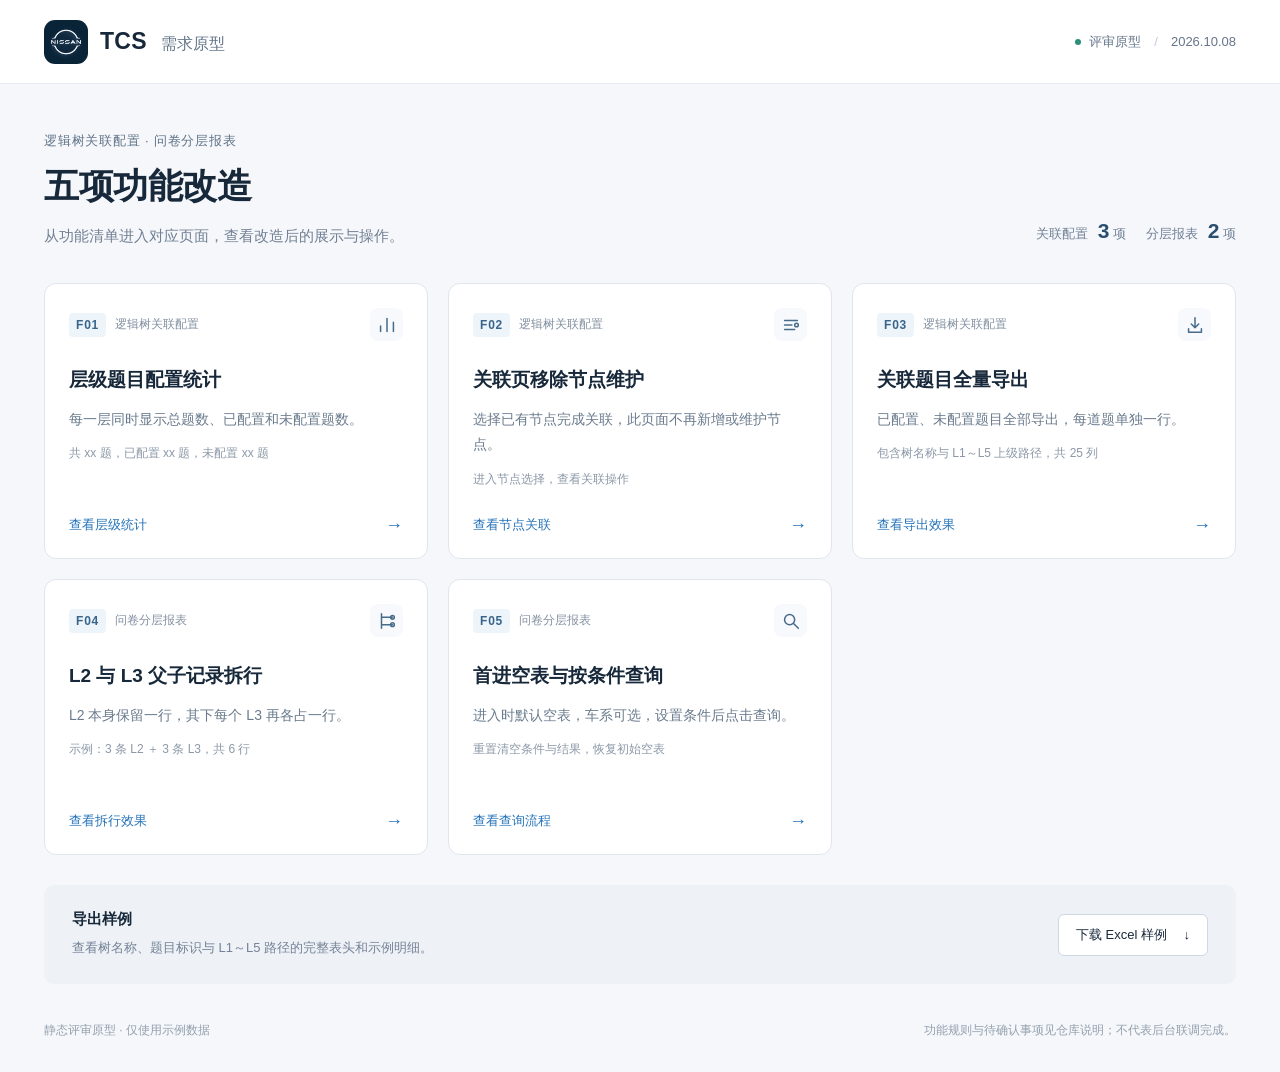
==== index.html @ d5046f3e "Publish five TCS requirement prototypes with card navigation" ====
<!DOCTYPE html>
<html lang="zh-CN"><head><meta charset="UTF-8"><meta name="viewport" content="width=device-width,initial-scale=1"><title>TCS · 五项功能改造原型</title><link rel="icon" href="assets/images/nissan-logo.png"><link rel="stylesheet" href="assets/css/hub.css"></head><body>
<header class="site-header"><a class="brand" href="index.html"><span class="brand-icon"><img src="assets/images/nissan-logo.png" alt="NISSAN"></span><span>TCS <b>需求原型</b></span></a><div class="header-meta"><span class="status-dot"></span> 评审原型 <span class="divider">/</span> 2026.10.08</div></header>
<main><section class="intro"><div class="eyebrow">逻辑树关联配置 · 问卷分层报表</div><h1>五项功能改造</h1><p>从功能清单进入对应页面，查看改造后的展示与操作。</p><div class="scope"><span>关联配置 <b>3</b> 项</span><span>分层报表 <b>2</b> 项</span></div></section><section class="cards" aria-label="五项功能原型入口"><a class="feature-card" href="pages/association.html?feature=F01" aria-label="F01 层级题目配置统计，查看层级统计"><div class="card-top"><span class="feature-id">F01</span><span class="category">逻辑树关联配置</span><span class="card-icon"><svg viewBox="0 0 24 24" fill="none" stroke="currentColor" stroke-width="1.65" stroke-linecap="round" stroke-linejoin="round" aria-hidden="true"><path d="M5 19V13M12 19V5M19 19V9"/></svg></span></div><h2>层级题目配置统计</h2><p>每一层同时显示总题数、已配置和未配置题数。</p><div class="card-note">共 xx 题，已配置 xx 题，未配置 xx 题</div><div class="card-action">查看层级统计<span aria-hidden="true">→</span></div></a><a class="feature-card" href="pages/association.html?feature=F02" aria-label="F02 关联页移除节点维护，查看节点关联"><div class="card-top"><span class="feature-id">F02</span><span class="category">逻辑树关联配置</span><span class="card-icon"><svg viewBox="0 0 24 24" fill="none" stroke="currentColor" stroke-width="1.65" stroke-linecap="round" stroke-linejoin="round" aria-hidden="true"><path d="M5 7h14M5 12h8M5 17h11"/><circle cx="18" cy="12" r="2"/></svg></span></div><h2>关联页移除节点维护</h2><p>选择已有节点完成关联，此页面不再新增或维护节点。</p><div class="card-note">进入节点选择，查看关联操作</div><div class="card-action">查看节点关联<span aria-hidden="true">→</span></div></a><a class="feature-card" href="pages/association.html?feature=F03" aria-label="F03 关联题目全量导出，查看导出效果"><div class="card-top"><span class="feature-id">F03</span><span class="category">逻辑树关联配置</span><span class="card-icon"><svg viewBox="0 0 24 24" fill="none" stroke="currentColor" stroke-width="1.65" stroke-linecap="round" stroke-linejoin="round" aria-hidden="true"><path d="M12 4v11m-4-4 4 4 4-4M5 16v4h14v-4"/></svg></span></div><h2>关联题目全量导出</h2><p>已配置、未配置题目全部导出，每道题单独一行。</p><div class="card-note">包含树名称与 L1～L5 上级路径，共 25 列</div><div class="card-action">查看导出效果<span aria-hidden="true">→</span></div></a><a class="feature-card" href="report/index.html?feature=F04" aria-label="F04 L2 与 L3 父子记录拆行，查看拆行效果"><div class="card-top"><span class="feature-id">F04</span><span class="category">问卷分层报表</span><span class="card-icon"><svg viewBox="0 0 24 24" fill="none" stroke="currentColor" stroke-width="1.65" stroke-linecap="round" stroke-linejoin="round" aria-hidden="true"><path d="M6 4v16M6 8h12M6 16h12"/><circle cx="18" cy="8" r="2"/><circle cx="18" cy="16" r="2"/></svg></span></div><h2>L2 与 L3 父子记录拆行</h2><p>L2 本身保留一行，其下每个 L3 再各占一行。</p><div class="card-note">示例：3 条 L2 ＋ 3 条 L3，共 6 行</div><div class="card-action">查看拆行效果<span aria-hidden="true">→</span></div></a><a class="feature-card" href="report/index.html?feature=F05" aria-label="F05 首进空表与按条件查询，查看查询流程"><div class="card-top"><span class="feature-id">F05</span><span class="category">问卷分层报表</span><span class="card-icon"><svg viewBox="0 0 24 24" fill="none" stroke="currentColor" stroke-width="1.65" stroke-linecap="round" stroke-linejoin="round" aria-hidden="true"><circle cx="10.5" cy="10.5" r="5.5"/><path d="m15 15 5 5"/></svg></span></div><h2>首进空表与按条件查询</h2><p>进入时默认空表，车系可选，设置条件后点击查询。</p><div class="card-note">重置清空条件与结果，恢复初始空表</div><div class="card-action">查看查询流程<span aria-hidden="true">→</span></div></a></section><section class="resources"><div><h2>导出样例</h2><p>查看树名称、题目标识与 L1～L5 路径的完整表头和示例明细。</p></div><a class="download-link" href="downloads/association-export-sample.xlsx" download>下载 Excel 样例 <span>↓</span></a></section></main><footer><span>静态评审原型 · 仅使用示例数据</span><span>功能规则与待确认事项见仓库说明；不代表后台联调完成。</span></footer></body></html>
---- assets/css/hub.css ----
*{box-sizing:border-box}html{font-family:-apple-system,BlinkMacSystemFont,"Segoe UI","PingFang SC","Microsoft YaHei",sans-serif;background:#f5f7fa;color:#17283a}body{margin:0}a{color:inherit;text-decoration:none}.site-header{height:84px;background:#fff;border-bottom:1px solid #e6ebf1;display:flex;align-items:center;justify-content:space-between;padding:0 max(32px,calc((100vw - 1192px)/2))}.brand{display:flex;align-items:center;gap:12px;font-size:23px;font-weight:650;letter-spacing:.3px;white-space:nowrap}.brand b{font-size:16px;font-weight:500;margin-left:7px;color:#64758a}.brand-icon{display:grid;place-items:center;width:44px;height:44px;background:#092337;border-radius:11px}.brand-icon img{width:34px;height:34px;object-fit:contain}.header-meta{display:flex;align-items:center;gap:8px;font-size:13px;color:#66758a}.status-dot{width:6px;height:6px;border-radius:50%;background:#2c8f79}.divider{color:#c1cad5;margin:0 5px}main{max-width:1256px;padding:48px 32px 36px;margin:auto}.intro{position:relative;margin-bottom:34px}.eyebrow{font-size:13px;color:#607388;letter-spacing:.8px;margin-bottom:13px}h1{font-size:35px;font-weight:650;letter-spacing:-.5px;margin:0 0 12px}.intro>p{margin:0;color:#728094;font-size:15px;line-height:1.8}.scope{position:absolute;right:0;bottom:6px;display:flex;gap:20px;color:#718096;font-size:13px}.scope b{font-size:21px;font-weight:600;color:#294e70;margin-left:6px}.cards{display:grid;grid-template-columns:repeat(3,1fr);gap:20px}.feature-card{background:#fff;border:1px solid #e0e6ee;border-radius:12px;min-height:276px;padding:24px;display:flex;flex-direction:column;transition:border-color .15s,box-shadow .15s,transform .15s}.feature-card:hover{border-color:#77a6d3;box-shadow:0 8px 22px #2444660c;transform:translateY(-2px)}.feature-card:focus-visible,.download-link:focus-visible{outline:3px solid #8bb9ed;outline-offset:4px}.card-top{display:flex;align-items:center;gap:9px;position:relative;margin-bottom:25px}.feature-id{font-size:12px;font-weight:650;letter-spacing:.8px;color:#39658b;background:#edf4fa;padding:5px 7px;border-radius:4px}.category{font-size:12px;color:#8390a1}.card-icon{margin-left:auto;width:33px;height:33px;background:#f7f9fc;border-radius:8px;display:grid;place-items:center;color:#466c8c}.card-icon svg{width:22px;height:22px}.feature-card h2{font-size:19px;line-height:1.5;font-weight:600;margin:0 0 12px}.feature-card p{font-size:14px;line-height:1.85;margin:0;color:#6a7b8d}.card-note{font-size:12px;color:#8b98a7;line-height:1.6;margin-top:12px}.card-action{margin-top:auto;padding-top:22px;display:flex;justify-content:space-between;color:#2573b8;font-size:13px;font-weight:500}.card-action>span{font-size:18px;line-height:1}.resources{display:flex;align-items:center;justify-content:space-between;margin-top:30px;padding:25px 28px;background:#eef2f6;border-radius:10px;gap:20px}.resources h2{font-size:15px;margin:0 0 8px;font-weight:600}.resources p{font-size:13px;color:#748297;margin:0;line-height:1.7}.download-link{border:1px solid #cdd8e3;background:#fff;white-space:nowrap;padding:11px 17px;font-size:13px;border-radius:6px}.download-link span{margin-left:13px}footer{max-width:1256px;margin:0 auto;padding:0 32px 30px;display:flex;justify-content:space-between;gap:12px;font-size:12px;color:#93a0ae;line-height:1.8}@media(max-width:1000px){.cards{grid-template-columns:repeat(2,1fr)}.scope{position:static;margin-top:18px}}@media(max-width:620px){.site-header{height:72px;padding:0 20px}.brand{font-size:21px}.brand b{font-size:13px}.header-meta{font-size:11px}.header-meta .divider{display:none}.header-meta{gap:5px}main{padding:32px 20px 25px}h1{font-size:29px}.intro{margin-bottom:25px}.intro>p{font-size:14px}.cards{grid-template-columns:1fr;gap:14px}.feature-card{min-height:255px;padding:21px}.resources{align-items:flex-start;flex-direction:column;padding:22px}.download-link{width:100%;display:flex;justify-content:space-between}footer{padding:0 20px 24px;flex-direction:column;gap:3px}}
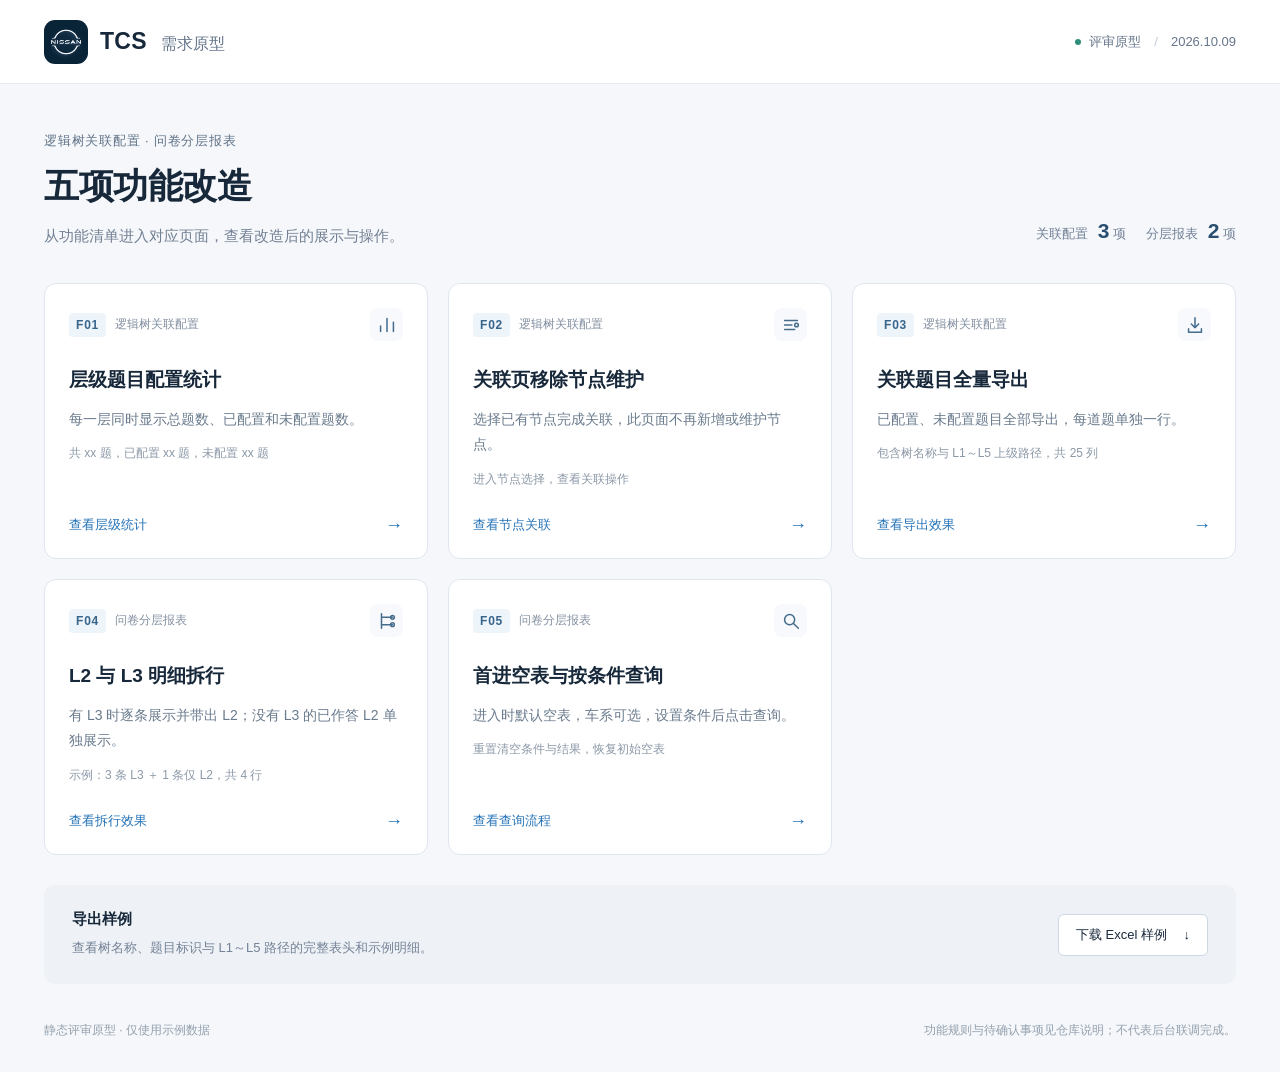
==== commit fd7e039d: "Revise report rows: show L2 as ancestry when L3 details exist" ====
--- a/index.html
+++ b/index.html
@@ -1,4 +1,4 @@
 <!DOCTYPE html>
 <html lang="zh-CN"><head><meta charset="UTF-8"><meta name="viewport" content="width=device-width,initial-scale=1"><title>TCS · 五项功能改造原型</title><link rel="icon" href="assets/images/nissan-logo.png"><link rel="stylesheet" href="assets/css/hub.css"></head><body>
-<header class="site-header"><a class="brand" href="index.html"><span class="brand-icon"><img src="assets/images/nissan-logo.png" alt="NISSAN"></span><span>TCS <b>需求原型</b></span></a><div class="header-meta"><span class="status-dot"></span> 评审原型 <span class="divider">/</span> 2026.10.08</div></header>
-<main><section class="intro"><div class="eyebrow">逻辑树关联配置 · 问卷分层报表</div><h1>五项功能改造</h1><p>从功能清单进入对应页面，查看改造后的展示与操作。</p><div class="scope"><span>关联配置 <b>3</b> 项</span><span>分层报表 <b>2</b> 项</span></div></section><section class="cards" aria-label="五项功能原型入口"><a class="feature-card" href="pages/association.html?feature=F01" aria-label="F01 层级题目配置统计，查看层级统计"><div class="card-top"><span class="feature-id">F01</span><span class="category">逻辑树关联配置</span><span class="card-icon"><svg viewBox="0 0 24 24" fill="none" stroke="currentColor" stroke-width="1.65" stroke-linecap="round" stroke-linejoin="round" aria-hidden="true"><path d="M5 19V13M12 19V5M19 19V9"/></svg></span></div><h2>层级题目配置统计</h2><p>每一层同时显示总题数、已配置和未配置题数。</p><div class="card-note">共 xx 题，已配置 xx 题，未配置 xx 题</div><div class="card-action">查看层级统计<span aria-hidden="true">→</span></div></a><a class="feature-card" href="pages/association.html?feature=F02" aria-label="F02 关联页移除节点维护，查看节点关联"><div class="card-top"><span class="feature-id">F02</span><span class="category">逻辑树关联配置</span><span class="card-icon"><svg viewBox="0 0 24 24" fill="none" stroke="currentColor" stroke-width="1.65" stroke-linecap="round" stroke-linejoin="round" aria-hidden="true"><path d="M5 7h14M5 12h8M5 17h11"/><circle cx="18" cy="12" r="2"/></svg></span></div><h2>关联页移除节点维护</h2><p>选择已有节点完成关联，此页面不再新增或维护节点。</p><div class="card-note">进入节点选择，查看关联操作</div><div class="card-action">查看节点关联<span aria-hidden="true">→</span></div></a><a class="feature-card" href="pages/association.html?feature=F03" aria-label="F03 关联题目全量导出，查看导出效果"><div class="card-top"><span class="feature-id">F03</span><span class="category">逻辑树关联配置</span><span class="card-icon"><svg viewBox="0 0 24 24" fill="none" stroke="currentColor" stroke-width="1.65" stroke-linecap="round" stroke-linejoin="round" aria-hidden="true"><path d="M12 4v11m-4-4 4 4 4-4M5 16v4h14v-4"/></svg></span></div><h2>关联题目全量导出</h2><p>已配置、未配置题目全部导出，每道题单独一行。</p><div class="card-note">包含树名称与 L1～L5 上级路径，共 25 列</div><div class="card-action">查看导出效果<span aria-hidden="true">→</span></div></a><a class="feature-card" href="report/index.html?feature=F04" aria-label="F04 L2 与 L3 父子记录拆行，查看拆行效果"><div class="card-top"><span class="feature-id">F04</span><span class="category">问卷分层报表</span><span class="card-icon"><svg viewBox="0 0 24 24" fill="none" stroke="currentColor" stroke-width="1.65" stroke-linecap="round" stroke-linejoin="round" aria-hidden="true"><path d="M6 4v16M6 8h12M6 16h12"/><circle cx="18" cy="8" r="2"/><circle cx="18" cy="16" r="2"/></svg></span></div><h2>L2 与 L3 父子记录拆行</h2><p>L2 本身保留一行，其下每个 L3 再各占一行。</p><div class="card-note">示例：3 条 L2 ＋ 3 条 L3，共 6 行</div><div class="card-action">查看拆行效果<span aria-hidden="true">→</span></div></a><a class="feature-card" href="report/index.html?feature=F05" aria-label="F05 首进空表与按条件查询，查看查询流程"><div class="card-top"><span class="feature-id">F05</span><span class="category">问卷分层报表</span><span class="card-icon"><svg viewBox="0 0 24 24" fill="none" stroke="currentColor" stroke-width="1.65" stroke-linecap="round" stroke-linejoin="round" aria-hidden="true"><circle cx="10.5" cy="10.5" r="5.5"/><path d="m15 15 5 5"/></svg></span></div><h2>首进空表与按条件查询</h2><p>进入时默认空表，车系可选，设置条件后点击查询。</p><div class="card-note">重置清空条件与结果，恢复初始空表</div><div class="card-action">查看查询流程<span aria-hidden="true">→</span></div></a></section><section class="resources"><div><h2>导出样例</h2><p>查看树名称、题目标识与 L1～L5 路径的完整表头和示例明细。</p></div><a class="download-link" href="downloads/association-export-sample.xlsx" download>下载 Excel 样例 <span>↓</span></a></section></main><footer><span>静态评审原型 · 仅使用示例数据</span><span>功能规则与待确认事项见仓库说明；不代表后台联调完成。</span></footer></body></html>
+<header class="site-header"><a class="brand" href="index.html?preview=20261009-l2-v2"><span class="brand-icon"><img src="assets/images/nissan-logo.png" alt="NISSAN"></span><span>TCS <b>需求原型</b></span></a><div class="header-meta"><span class="status-dot"></span> 评审原型 <span class="divider">/</span> 2026.10.09</div></header>
+<main><section class="intro"><div class="eyebrow">逻辑树关联配置 · 问卷分层报表</div><h1>五项功能改造</h1><p>从功能清单进入对应页面，查看改造后的展示与操作。</p><div class="scope"><span>关联配置 <b>3</b> 项</span><span>分层报表 <b>2</b> 项</span></div></section><section class="cards" aria-label="五项功能原型入口"><a class="feature-card" href="pages/association.html?feature=F01&preview=20261009-l2-v2" aria-label="F01 层级题目配置统计，查看层级统计"><div class="card-top"><span class="feature-id">F01</span><span class="category">逻辑树关联配置</span><span class="card-icon"><svg viewBox="0 0 24 24" fill="none" stroke="currentColor" stroke-width="1.65" stroke-linecap="round" stroke-linejoin="round" aria-hidden="true"><path d="M5 19V13M12 19V5M19 19V9"/></svg></span></div><h2>层级题目配置统计</h2><p>每一层同时显示总题数、已配置和未配置题数。</p><div class="card-note">共 xx 题，已配置 xx 题，未配置 xx 题</div><div class="card-action">查看层级统计<span aria-hidden="true">→</span></div></a><a class="feature-card" href="pages/association.html?feature=F02&preview=20261009-l2-v2" aria-label="F02 关联页移除节点维护，查看节点关联"><div class="card-top"><span class="feature-id">F02</span><span class="category">逻辑树关联配置</span><span class="card-icon"><svg viewBox="0 0 24 24" fill="none" stroke="currentColor" stroke-width="1.65" stroke-linecap="round" stroke-linejoin="round" aria-hidden="true"><path d="M5 7h14M5 12h8M5 17h11"/><circle cx="18" cy="12" r="2"/></svg></span></div><h2>关联页移除节点维护</h2><p>选择已有节点完成关联，此页面不再新增或维护节点。</p><div class="card-note">进入节点选择，查看关联操作</div><div class="card-action">查看节点关联<span aria-hidden="true">→</span></div></a><a class="feature-card" href="pages/association.html?feature=F03&preview=20261009-l2-v2" aria-label="F03 关联题目全量导出，查看导出效果"><div class="card-top"><span class="feature-id">F03</span><span class="category">逻辑树关联配置</span><span class="card-icon"><svg viewBox="0 0 24 24" fill="none" stroke="currentColor" stroke-width="1.65" stroke-linecap="round" stroke-linejoin="round" aria-hidden="true"><path d="M12 4v11m-4-4 4 4 4-4M5 16v4h14v-4"/></svg></span></div><h2>关联题目全量导出</h2><p>已配置、未配置题目全部导出，每道题单独一行。</p><div class="card-note">包含树名称与 L1～L5 上级路径，共 25 列</div><div class="card-action">查看导出效果<span aria-hidden="true">→</span></div></a><a class="feature-card" href="report/index.html?feature=F04&preview=20261009-l2-v2" aria-label="F04 L2 与 L3 明细拆行，查看拆行效果"><div class="card-top"><span class="feature-id">F04</span><span class="category">问卷分层报表</span><span class="card-icon"><svg viewBox="0 0 24 24" fill="none" stroke="currentColor" stroke-width="1.65" stroke-linecap="round" stroke-linejoin="round" aria-hidden="true"><path d="M6 4v16M6 8h12M6 16h12"/><circle cx="18" cy="8" r="2"/><circle cx="18" cy="16" r="2"/></svg></span></div><h2>L2 与 L3 明细拆行</h2><p>有 L3 时逐条展示并带出 L2；没有 L3 的已作答 L2 单独展示。</p><div class="card-note">示例：3 条 L3 ＋ 1 条仅 L2，共 4 行</div><div class="card-action">查看拆行效果<span aria-hidden="true">→</span></div></a><a class="feature-card" href="report/index.html?feature=F05&preview=20261009-l2-v2" aria-label="F05 首进空表与按条件查询，查看查询流程"><div class="card-top"><span class="feature-id">F05</span><span class="category">问卷分层报表</span><span class="card-icon"><svg viewBox="0 0 24 24" fill="none" stroke="currentColor" stroke-width="1.65" stroke-linecap="round" stroke-linejoin="round" aria-hidden="true"><circle cx="10.5" cy="10.5" r="5.5"/><path d="m15 15 5 5"/></svg></span></div><h2>首进空表与按条件查询</h2><p>进入时默认空表，车系可选，设置条件后点击查询。</p><div class="card-note">重置清空条件与结果，恢复初始空表</div><div class="card-action">查看查询流程<span aria-hidden="true">→</span></div></a></section><section class="resources"><div><h2>导出样例</h2><p>查看树名称、题目标识与 L1～L5 路径的完整表头和示例明细。</p></div><a class="download-link" href="downloads/association-export-sample.xlsx" download>下载 Excel 样例 <span>↓</span></a></section></main><footer><span>静态评审原型 · 仅使用示例数据</span><span>功能规则与待确认事项见仓库说明；不代表后台联调完成。</span></footer></body></html>
